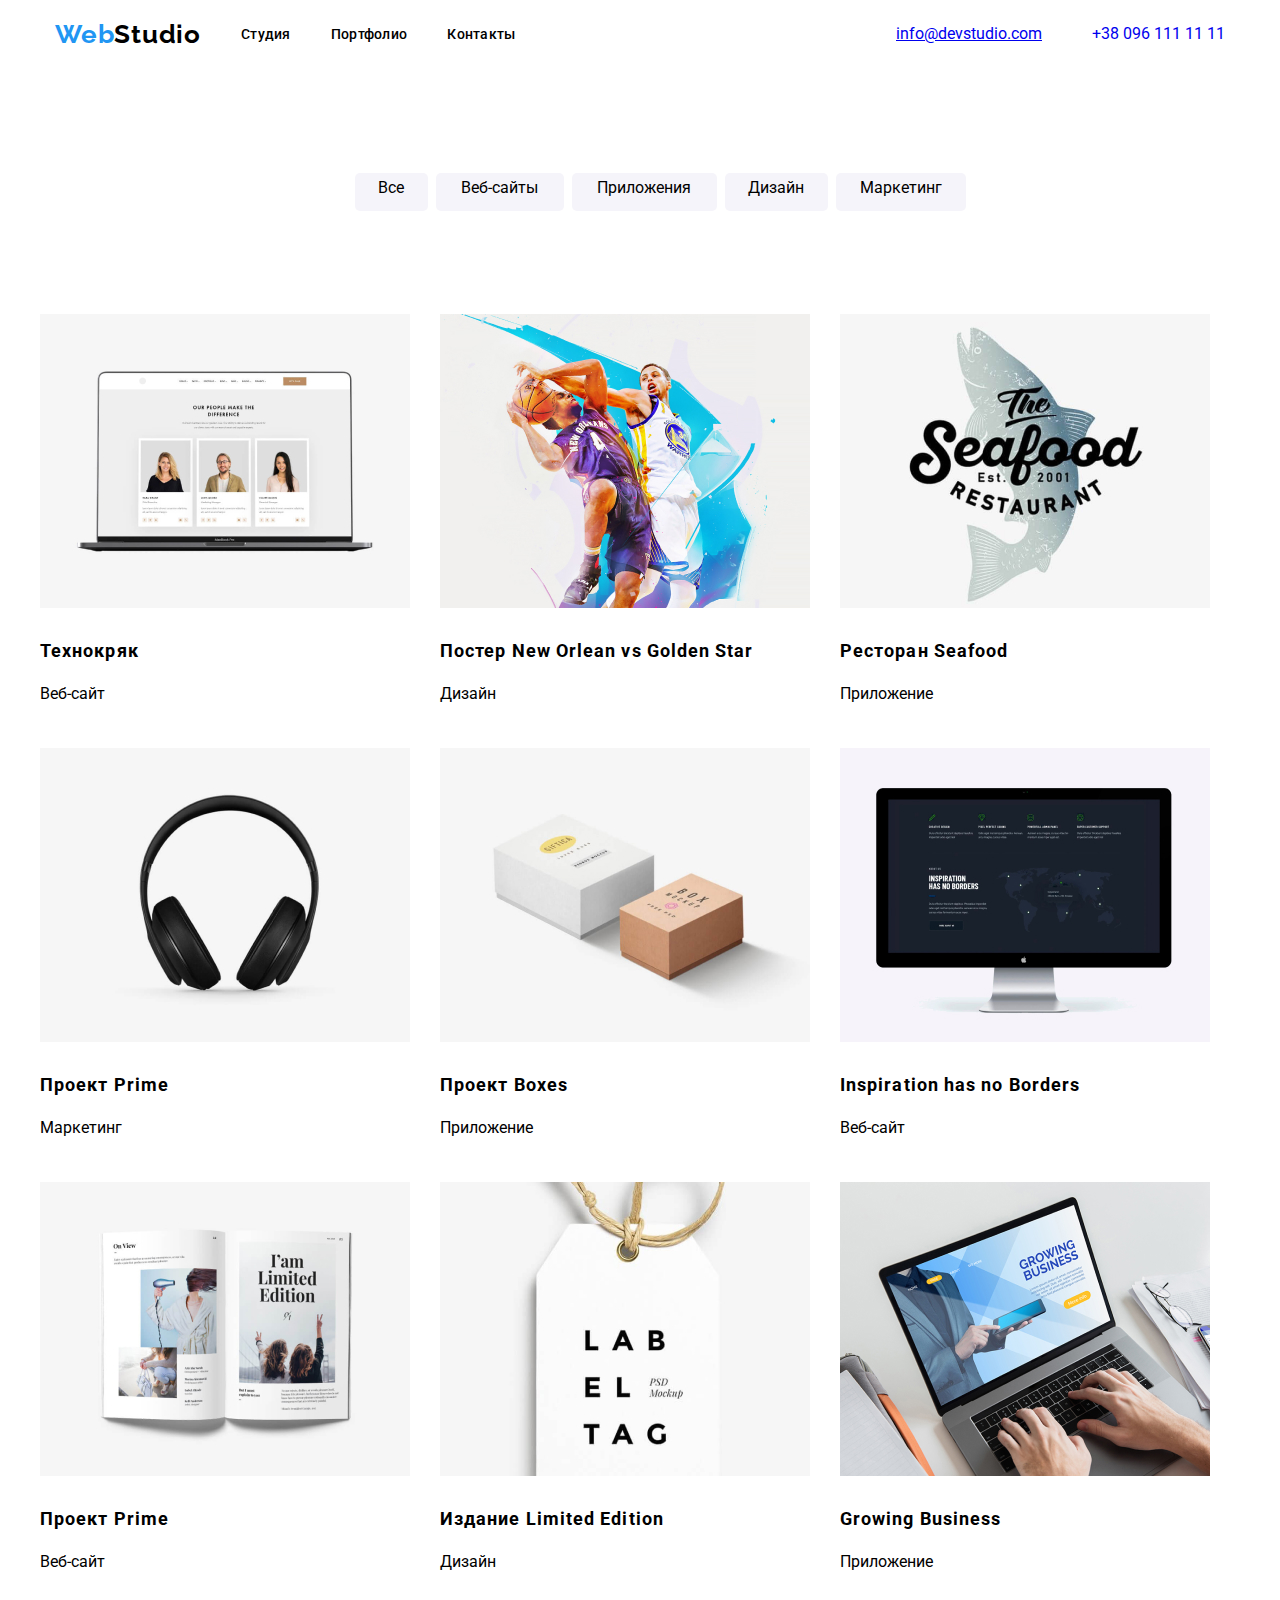
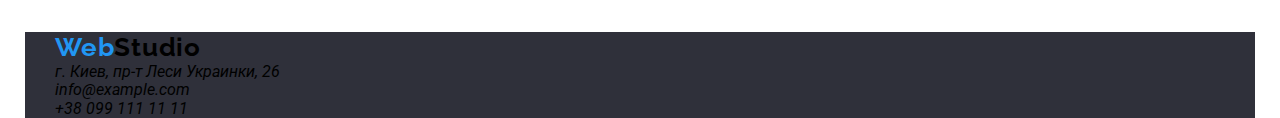
==== portfolio.html @ ccb24b69 "Add files via upload" ====
<!DOCTYPE html>
<html lang="ru">
<head>
    <meta charset="UTF-8">
    <meta name="viewport" content="width=device-width, initial-scale=1.0">
    <title>HW3</title>
    <link href="https://fonts.googleapis.com/css2?family=Raleway:wght@700&family=Roboto:wght@400;500;700;900&display=swap" rel="stylesheet">
    <link href="https://cdnjs.cloudflare.com/ajax/libs/modern-normalize/0.7.0/modern-normalize.min.css" rel="stylesheet">
    <link href="./css/portfolio.css" rel="stylesheet">
</head>
<body>
    <header>
        <div class="container">
            <nav class="navigation">
                <a href="index.html" class="logo">
                    <span class="web">Web</span>
                    <span class="studio">Studio</span>
                  </a>
    
                <ul class="main-menu-list">
                      <li class="main-menu-item"><a href="./index.html" class="link">Студия</a></li>
                      <li class="main-menu-item"><a href="./portfolio.html" class="link">Портфолио</a></li>
                      <li class="main-menu-item"><a href="./index.htm" class="link">Контакты</a></li>
                  </ul>
                       
                <ul class="contacts">
                  <li>
                  <a href="maito:info@devstudio.com" class="email">info@devstudio.com</a>
                  </li>
                  <li>
                  <a href="tel:+380961111111" class="tel">+38 096 111 11 11</a>
                  </li>
                </ul>
            </nav>
                   
        </div>
           
    </header>
    <main>
        <section>
            <ul class="main-menu">
                <li class="menu-1"><a href="#">Все</a></li>
                <li class="menu-2"><a href="#">Веб-сайты</a></li>
                <li class="menu-3"><a href="#">Приложения</a></li>
                <li class="menu-4"><a href="#">Дизайн</a></li>
                <li class="menu-5"><a href="#">Маркетинг</a></li>
        </section>

        
        <div class="container">
            <ul class="portfolio">
                <li class="portfolio-list"><img src="./images/portfolio1.jpg" alt="Технокряк" width="370px" height="294px">
                    <h2>Технокряк</h2>
                    <p>Веб-сайт</p>
                </li>
                <li class="portfolio-list"><img src="./images/portfolio2.jpg" alt="Постер New Orlean vs Golden Star" width="370px" height="294px">
                    <h2>Постер New Orlean vs Golden Star</h2>
                    <p>Дизайн</p>
                </li>
                <li class="portfolio-list"><img src="./images/portfolio3.jpg" alt="Ресторан Seafood" width="370px" height="294px">
                    <h2>Ресторан Seafood</h2>
                    <p>Приложение</p>
                </li>
                <li class="portfolio-list"><img src="./images/portfolio4.jpg" alt="Проект Prime" width="370px" height="294px">
                    <h2>Проект Prime</h2>
                    <p>Маркетинг</p>
                </li>
                <li class="portfolio-list"><img src="./images/portfolio5.jpg" alt="Проект Boxes" width="370px" height="294px">
                    <h2>Проект Boxes</h2>
                    <p>Приложение</p>
                </li>
                <li class="portfolio-list"><img src="./images/portfolio6.jpg" alt="Inspiration has no Borders" width="370px" height="294px">
                    <h2>Inspiration has no Borders</h2>
                    <p>Веб-сайт</p>
                </li>
                <li class="portfolio-list"><img src="./images/portfolio7.jpg" alt="Проект Prime" width="370px" height="294px">
                    <h2>Проект Prime</h2>
                    <p>Веб-сайт</p>
                </li>
                <li class="portfolio-list"><img src="./images/portfolio8.jpg" alt="Издание Limited Edition" width="370px" height="294px">
                    <h2>Издание Limited Edition</h2>
                    <p>Дизайн</p>
                </li>
                <li class="portfolio-list"><img src="./images/portfolio9.jpg" alt="Growing Business" width="370px" height="294px">
                    <h2>Growing Business</h2>
                    <p>Приложение</p>
                </li>
        </ul>
        </section>

    </main>
    
    <footer>
        <div class="container-footer">
            <a href="index.html" class="logo">
                <span class="web">Web</span>
                <span class="studio">Studio</span>
              </a>
            <address class="contacts">
                г. Киев, пр-т Леси Украинки, 26 <br>
                info@example.com <br>
                +38 099 111 11 11
            </address>
        </div>


    </footer>
</body>
</html>
---- css/portfolio.css ----
:root{
    --primary-text-color: #757575
    --title-text-color: #212121;
    --accent-color: #2196f3;
    --primary-white-color: #ffffff;
    --dark-color: #000000;
  }
  
  body {
    color: var(--primary-text-color);
    background-color: var(--primary-white-color);
    font-family: 'Roboto', sans-serif;
    font-weight: 400;
  }
  header .li:hover,
  header .li:focus {
  color: var(--accent-color);
  }
  
  ul, li {
    list-style: none;
    text-decoration: none;
    
  }
  
  .container {
    width: 1230px;
    padding-left: 15px;
    padding-right: 15px;
    margin: 0 auto;
  }
  
  .logo {
    display: flex;
    justify-content: flex-start;
    font-family: 'Raleway', sans-serif;
    font-weight: 700;
    font-size: 26px;
    line-height: 1.19;
    letter-spacing: 0.03em;
    text-decoration: none;
    color: var(--dark-color);
    margin-left: 15px;
    
  }
  .web {
    color: var(--accent-color);
   
  }
  .studio {
    color: var(--dark-color); 
  }
  
  .navigation {
    display: flex;
    align-items: center;
  
  }
  .main-menu-list {
    display: flex;
    align-items: center;
    font-family: 'Roboto', sans-serif;
    font-style: normal;
    font-weight: 500;
    font-size: 14px;
    line-height: 1.14px;
    letter-spacing: 0.02em;
    
  }
  .main-menu-item {
    display: block;
  }
  .main-menu-item:not(:last-child) {
    margin-right: 40px;
  }
  .main-menu-item a {
    display: block;
    padding-bottom: 20px;
    padding-top: 20px;
  }
  .link {
    display: block;
    color: var(--title-text-color);
    text-decoration: none;
   
  }
  .link:hover,
  .link:focus {
    color: var(--accent-color);
  }
  .contacts {
    display: flex;
    margin-left: auto;
    color: var(--primary-text-color);
    padding-left: 15px;
  }
  .contacts:hover,
  .contacts:focus {
    color: var(--accent-color);
  }
  .email {
    display: block;
  }
  
  .tel {
    text-decoration: none;
    margin-left: 50px;
    margin-right: 15px;
  }
  .email:hover,
  .email:focus,
  .tel:hover,
  .tel:focus {
    color: var(--accent-color);
  }
  .btn {
    color: var(--primary-white-color);
    background-color: var(--accent-color);
    font-weight: 700;
    font-size: 16px;
    line-height: 1.875;
    letter-spacing: 0.06em;
    text-decoration: none;
  }
  .main-menu {
    display: flex;
    justify-content: center;
    margin-bottom: 83px;
    margin-top: 104px;
  }
  .main-menu > li {
    margin-bottom: 20px;

  }
  .main-menu > li:focus,
  .main-menu > li:hover {
    background-color: #2196F3;
  }
  .main-menu a {
    text-decoration: none;
    color: var(--title-text-color);

  }
  .menu-1 {
    width: 73px;
    height: 38px; 
    margin-right: 8px;
    background-color: #F5F4FA;
    text-align: center;
    padding-top: 6px;
    border-radius: 5px;
    
  }
 .menu-2 {
   width: 128px;
   height: 38px;
   margin-right: 8px;
   background-color: #F5F4FA;
   text-align: center;
   padding-top: 6px;
   border-radius: 5px;
 }
 .menu-3 {
   width: 145px;
   height: 38px;
   margin-right: 8px;
   background-color: #F5F4FA;
   text-align: center;
   padding-top: 6px;
   border-radius: 5px;
 }
.menu-4 {
  width: 103px;
  height: 38px;
  margin-right: 8px;
  background-color: #F5F4FA;
  text-align: center;
  padding-top: 6px;
  border-radius: 5px;
}
.menu-5 {
  width: 130px;
  height: 38px;
  background-color: #F5F4FA;
  text-align: center;
  padding-top: 6px;
  border-radius: 5px;
}
.portfolio {
  display:flex;
  flex-wrap: wrap;
  padding: 0;
}
.portfolio-list {
  width: 370px;
  height: 404px;
  margin-right: 30px;
  margin-bottom: 30px;

  
}
.portfolio-list:nth-child(3n) {
 margin-right: 0px;
}
.portfolio-list h2 {
  font-family: 'Roboto', sans-serif;
  font-style: normal;
  font-weight: bold;
  font-size: 18px;
  line-height: 36px;
  letter-spacing: 0.06em;
  color: var(--title-text-color);
  margin: 0;
  margin-top: 20px;
}
.portfolio-list a {
  font-family: 'Roboto', sans-serif;
  font-style: normal;
  font-weight: normal;
  font-size: 16px;
  line-height: 30px;
  letter-spacing: 0.03em;
  color: var(--primary-text-color);
  margin-top: 4px;
}
.container-footer {
  margin-top: 104px;
  width: 1230px;
  padding-left: 15px;
  padding-right: 15px;
  margin: 0 auto;
  background-color: #2F303A;
}
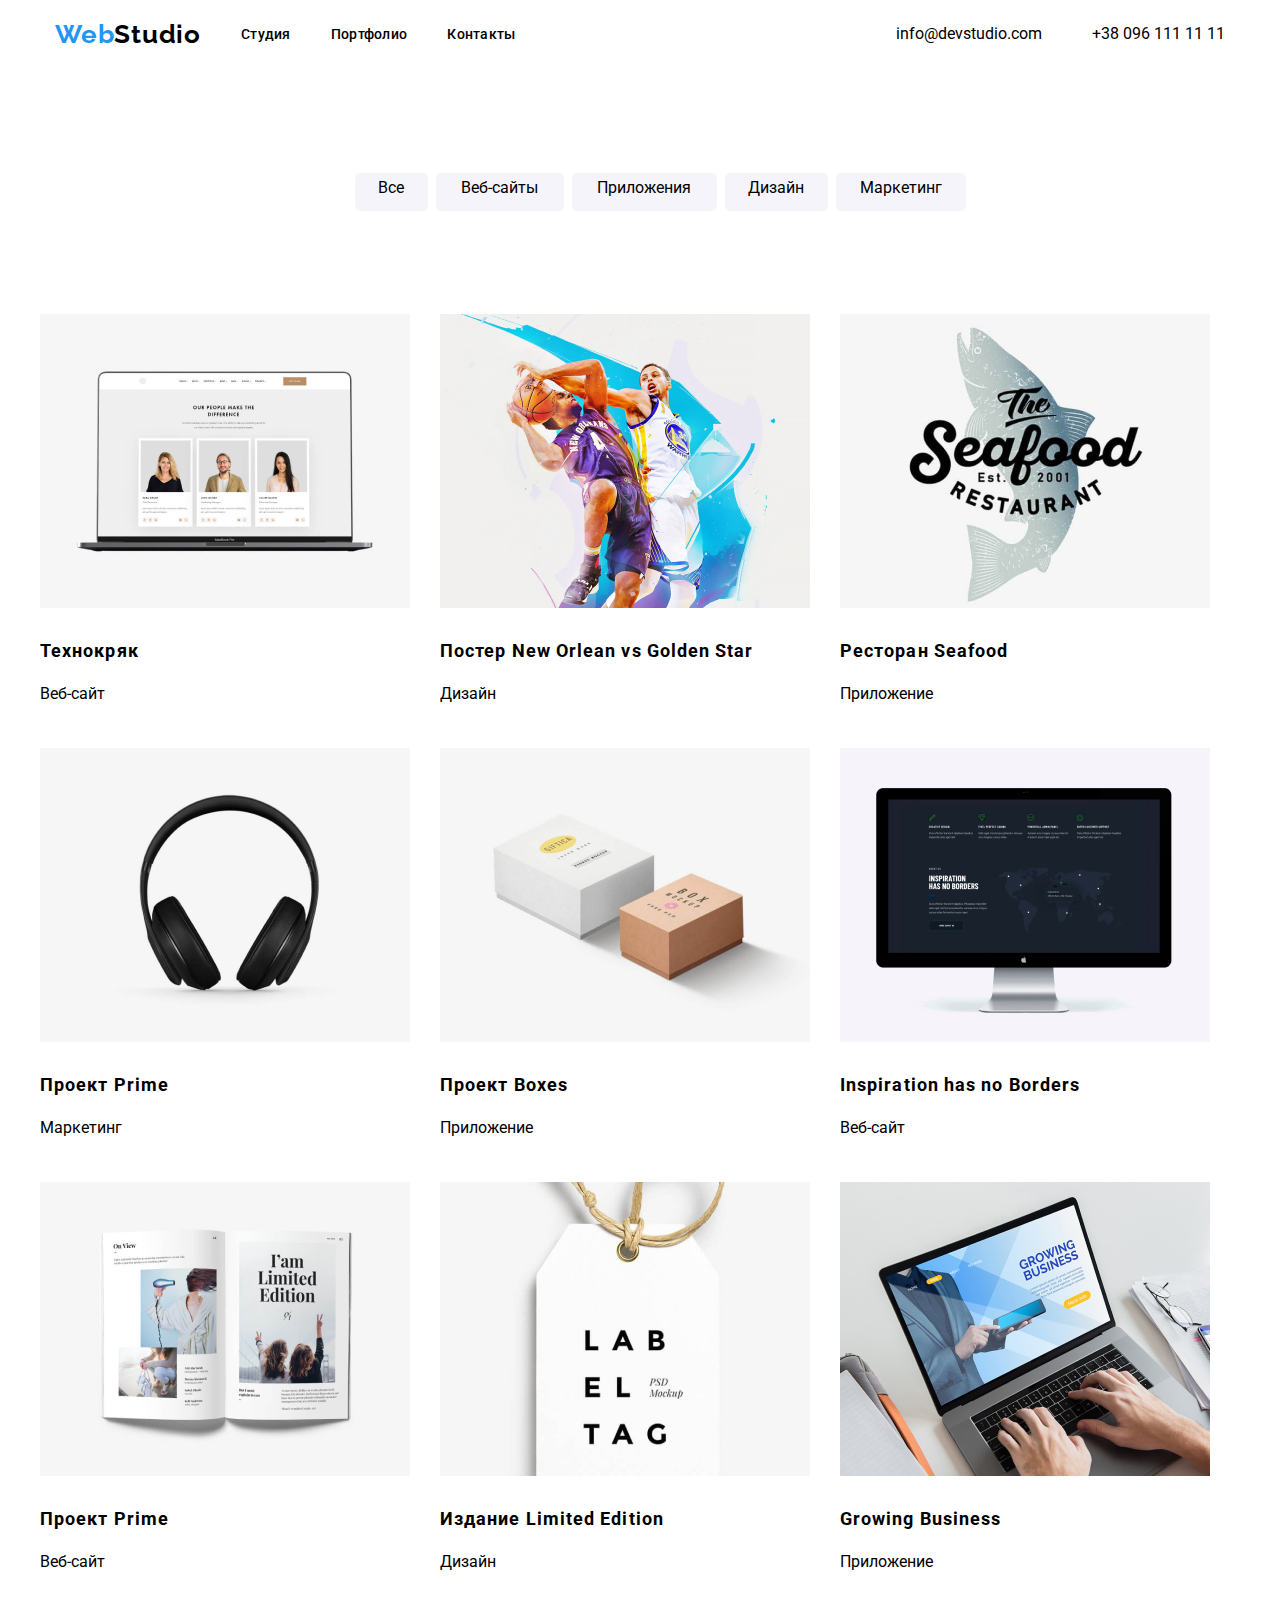
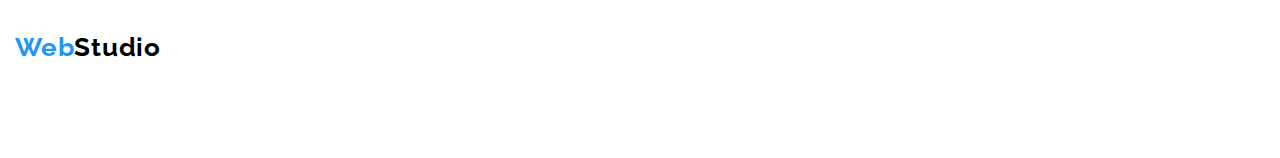
==== commit 382021d8: "Update portfolio.html" ====
--- a/portfolio.html
+++ b/portfolio.html
@@ -90,20 +90,22 @@
 
     </main>
     
-    <footer>
+    <footer class="footer">
         <div class="container-footer">
-            <a href="index.html" class="logo">
-                <span class="web">Web</span>
-                <span class="studio">Studio</span>
-              </a>
-            <address class="contacts">
-                г. Киев, пр-т Леси Украинки, 26 <br>
-                info@example.com <br>
-                +38 099 111 11 11
-            </address>
+            <div class="element">
+                <a href="index.html" class="logo">
+                    <span class="web">Web</span>
+                    <span class="studio2">Studio</span>
+                </a>
+ 
+              <address class="address-footer">
+                  <span class="address">г. Киев, пр-т Леси Украинки, 26</span> <br>
+                  <a class="contacts-footer-mail" href="mailto:info@devstudio.com">info@devstudio.com</a> <br>
+                  <a class="contacts-footer-tel" href="tel:+380961111111">+38 096 111 11 11</a>
+              </address>
+            </div>
         </div>
+    </footer>
 
-
-    </footer>
 </body>
-</html>+</html>
--- a/css/portfolio.css
+++ b/css/portfolio.css
@@ -86,7 +86,7 @@
   }
   .link:hover,
   .link:focus {
-    color: var(--accent-color);
+    color: var(--primary-white-color);
   }
   .contacts {
     display: flex;
@@ -94,18 +94,17 @@
     color: var(--primary-text-color);
     padding-left: 15px;
   }
-  .contacts:hover,
-  .contacts:focus {
-    color: var(--accent-color);
-  }
-  .email {
-    display: block;
+   .email {
+    display: block;
+    text-decoration: none;
+    color: var(--primary-text-color);
   }
   
   .tel {
     text-decoration: none;
     margin-left: 50px;
     margin-right: 15px;
+    color: var(--primary-text-color);
   }
   .email:hover,
   .email:focus,
@@ -135,6 +134,7 @@
   .main-menu > li:focus,
   .main-menu > li:hover {
     background-color: #2196F3;
+    color: var(--primary-white-color);
   }
   .main-menu a {
     text-decoration: none;
@@ -223,11 +223,33 @@
   color: var(--primary-text-color);
   margin-top: 4px;
 }
-.container-footer {
-  margin-top: 104px;
-  width: 1230px;
+.address-footer{
+  margin-top: 20px;
+  line-height: 25px;
   padding-left: 15px;
-  padding-right: 15px;
-  margin: 0 auto;
-  background-color: #2F303A;
-}+  color: rgba(255, 255, 255, 0.6);
+}
+
+.contacts-footer-mail{
+  color: rgba(255, 255, 255, 0.6);
+  font-weight: normal;
+  font-size: 14px;
+  line-height: 1.2;
+  text-decoration: none;
+}
+
+.contacts-footer-tel{
+  color: rgba(255, 255, 255, 0.6);
+  font-weight: normal;
+  font-size: 14px;
+  line-height: 1.2;
+  text-decoration: none;
+}
+.address-footer:hover,
+.address-footer:focus,
+.contacts-footer-mail:hover,
+.contacts-footer-mail:focus,
+.contacts-footer-tel:hover,
+.contacts-footer-tel:focus {
+   color:var(--primary-white-color);
+}
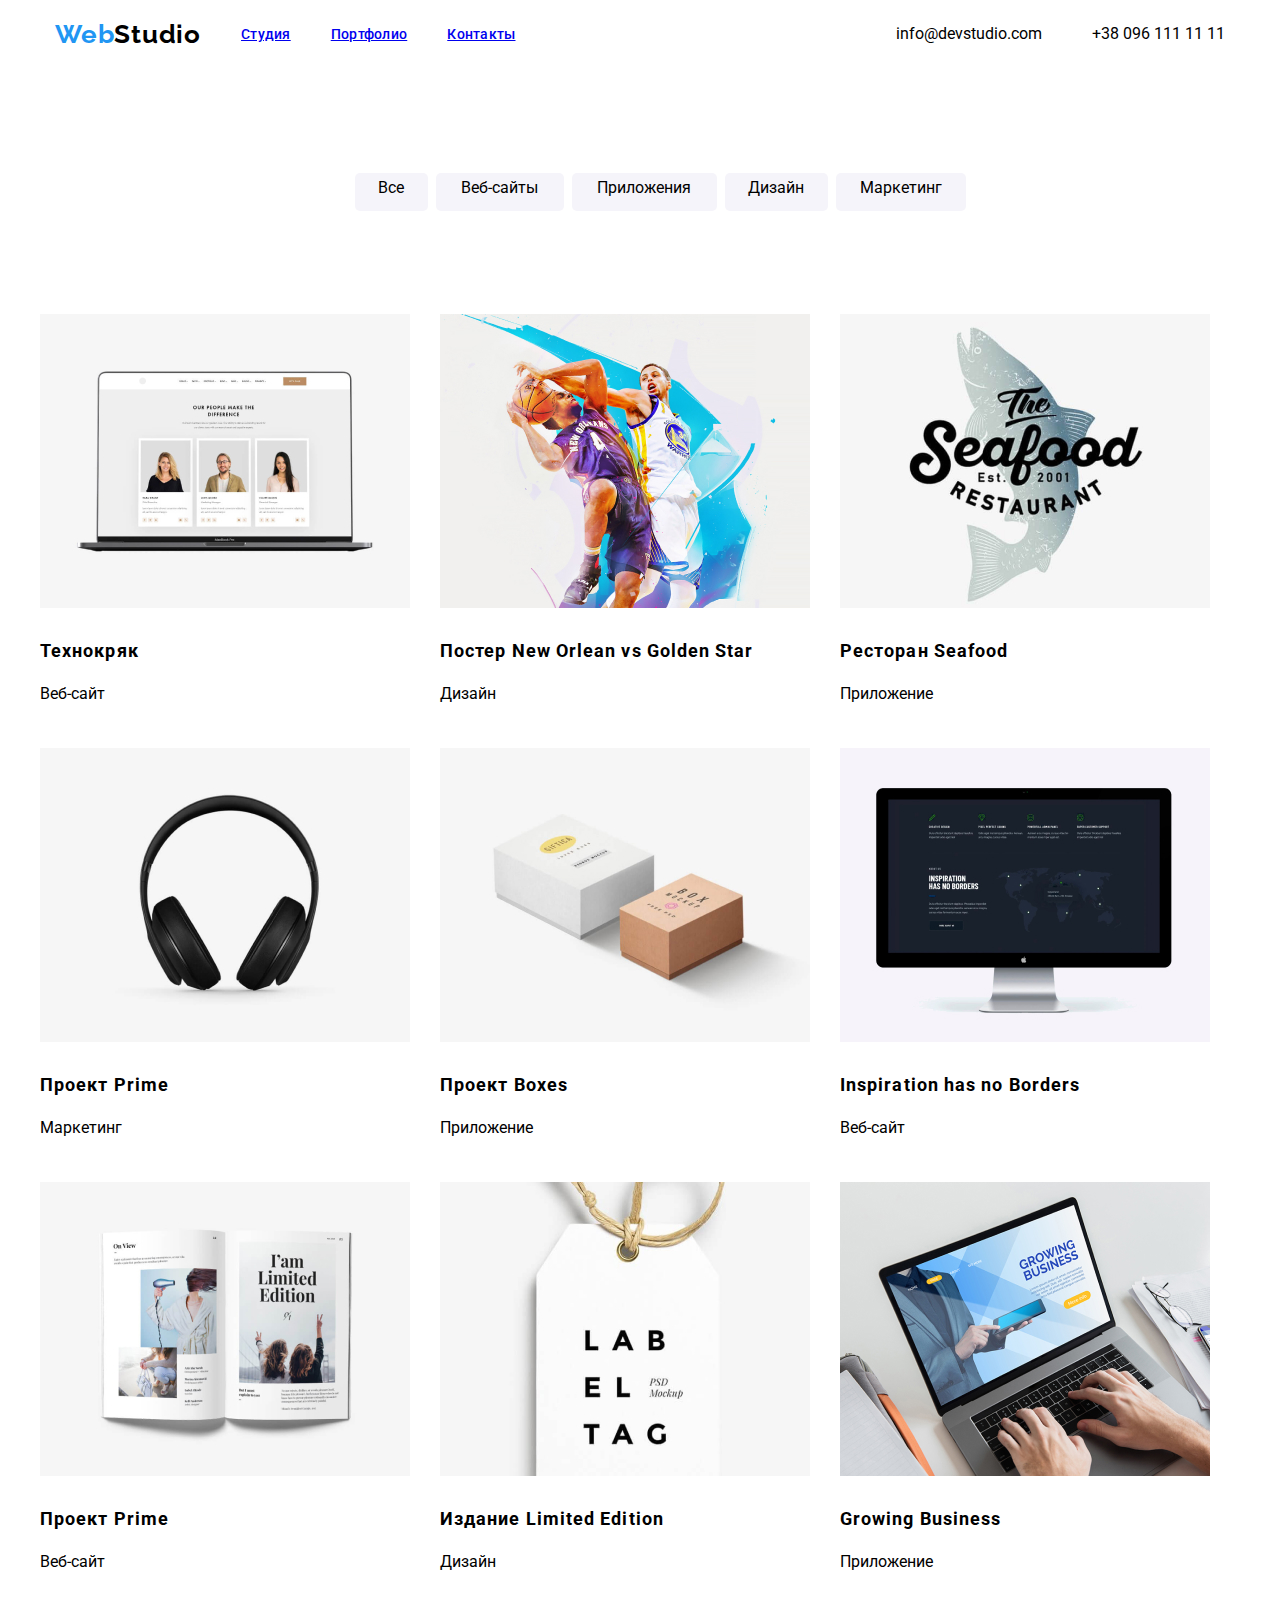
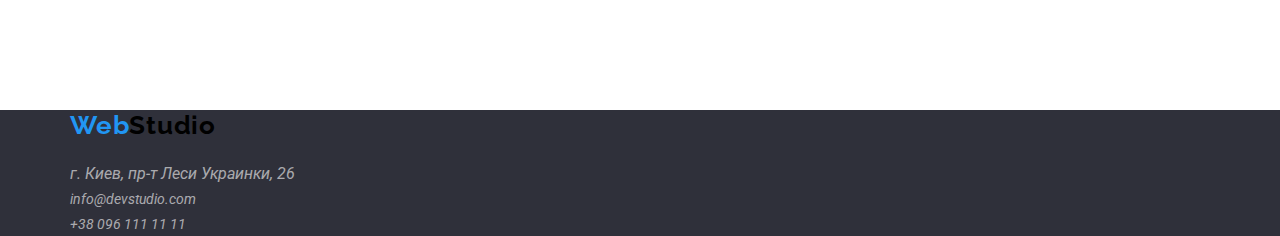
==== commit 950852fa: "Update portfolio.html" ====
--- a/portfolio.html
+++ b/portfolio.html
@@ -18,9 +18,9 @@
                   </a>
     
                 <ul class="main-menu-list">
-                      <li class="main-menu-item"><a href="./index.html" class="link">Студия</a></li>
-                      <li class="main-menu-item"><a href="./portfolio.html" class="link">Портфолио</a></li>
-                      <li class="main-menu-item"><a href="./index.htm" class="link">Контакты</a></li>
+                      <li class="main-menu-item"><a href="./index.html">Студия</a></li>
+                      <li class="main-menu-item"><a href="./portfolio.html">Портфолио</a></li>
+                      <li class="main-menu-item"><a href="./index.htm">Контакты</a></li>
                   </ul>
                        
                 <ul class="contacts">
--- a/css/portfolio.css
+++ b/css/portfolio.css
@@ -78,6 +78,11 @@
     padding-bottom: 20px;
     padding-top: 20px;
   }
+.main-menu-item:hover,
+.main-menu-item:focus {
+    color: var(--accent-color);
+}
+
   .link {
     display: block;
     color: var(--title-text-color);
@@ -96,15 +101,17 @@
   }
    .email {
     display: block;
-    text-decoration: none;
-    color: var(--primary-text-color);
+    color: var(--primary-text-color);
+    text-decoration: none;
+    
   }
   
   .tel {
     text-decoration: none;
+    color: var(--primary-text-color);
     margin-left: 50px;
     margin-right: 15px;
-    color: var(--primary-text-color);
+    
   }
   .email:hover,
   .email:focus,
@@ -223,6 +230,19 @@
   color: var(--primary-text-color);
   margin-top: 4px;
 }
+.container-footer{
+  width: 1200px;
+  box-sizing: border-box;
+  margin-left: auto;
+  margin-right: auto;
+  background-color:#2F303A;
+  padding-left: 15px;
+  padding-right: 15px;  
+}
+.footer{
+  margin-top: 94px;
+  background-color: #2F303A;
+}
 .address-footer{
   margin-top: 20px;
   line-height: 25px;
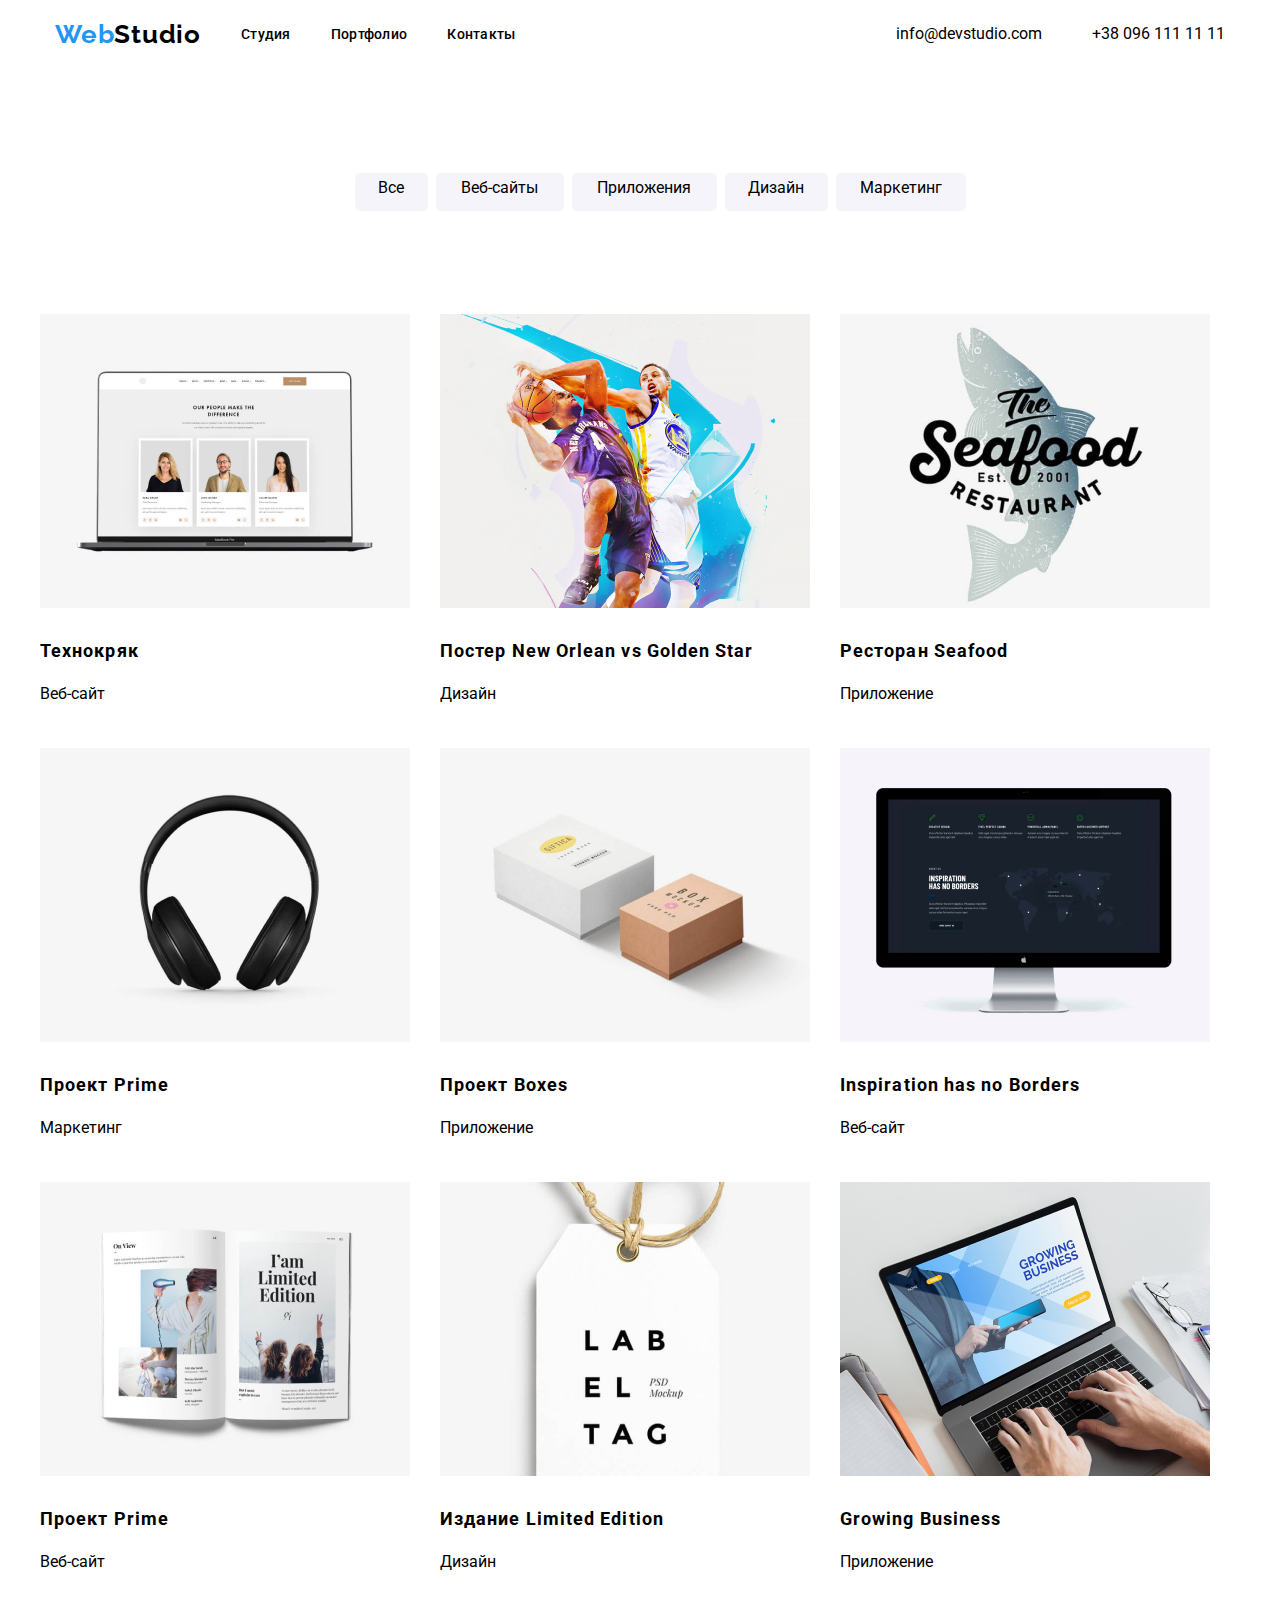
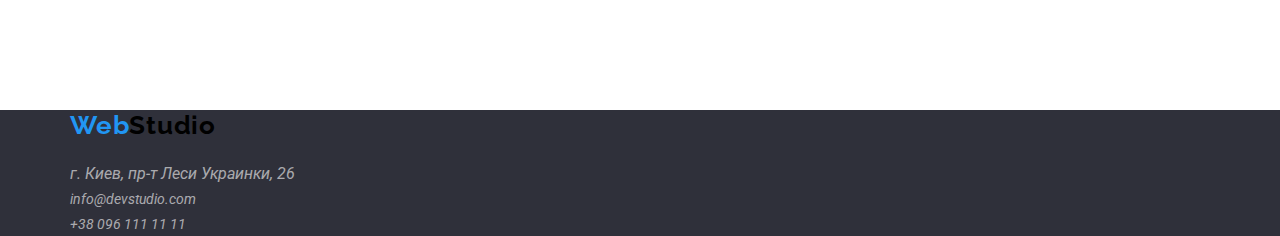
==== commit 24187399: "Update portfolio.html" ====
--- a/portfolio.html
+++ b/portfolio.html
@@ -37,55 +37,56 @@
            
     </header>
     <main>
-        <section>
+       <section>
             <ul class="main-menu">
                 <li class="menu-1"><a href="#">Все</a></li>
                 <li class="menu-2"><a href="#">Веб-сайты</a></li>
                 <li class="menu-3"><a href="#">Приложения</a></li>
                 <li class="menu-4"><a href="#">Дизайн</a></li>
                 <li class="menu-5"><a href="#">Маркетинг</a></li>
+            </ul>
         </section>
 
-        
         <div class="container">
             <ul class="portfolio">
-                <li class="portfolio-list"><img src="./images/portfolio1.jpg" alt="Технокряк" width="370px" height="294px">
+                <li class="portfolio-list"><img src="./images/portfolio1.jpg" alt="Технокряк" width="370" height="294">
                     <h2>Технокряк</h2>
                     <p>Веб-сайт</p>
                 </li>
-                <li class="portfolio-list"><img src="./images/portfolio2.jpg" alt="Постер New Orlean vs Golden Star" width="370px" height="294px">
+                <li class="portfolio-list"><img src="./images/portfolio2.jpg" alt="Постер New Orlean vs Golden Star" width="370" height="294">
                     <h2>Постер New Orlean vs Golden Star</h2>
                     <p>Дизайн</p>
                 </li>
-                <li class="portfolio-list"><img src="./images/portfolio3.jpg" alt="Ресторан Seafood" width="370px" height="294px">
+                <li class="portfolio-list"><img src="./images/portfolio3.jpg" alt="Ресторан Seafood" width="370" height="294">
                     <h2>Ресторан Seafood</h2>
                     <p>Приложение</p>
                 </li>
-                <li class="portfolio-list"><img src="./images/portfolio4.jpg" alt="Проект Prime" width="370px" height="294px">
+                <li class="portfolio-list"><img src="./images/portfolio4.jpg" alt="Проект Prime" width="370" height="294">
                     <h2>Проект Prime</h2>
                     <p>Маркетинг</p>
                 </li>
-                <li class="portfolio-list"><img src="./images/portfolio5.jpg" alt="Проект Boxes" width="370px" height="294px">
+                <li class="portfolio-list"><img src="./images/portfolio5.jpg" alt="Проект Boxes" width="370" height="294">
                     <h2>Проект Boxes</h2>
                     <p>Приложение</p>
                 </li>
-                <li class="portfolio-list"><img src="./images/portfolio6.jpg" alt="Inspiration has no Borders" width="370px" height="294px">
+                <li class="portfolio-list"><img src="./images/portfolio6.jpg" alt="Inspiration has no Borders" width="370" height="294">
                     <h2>Inspiration has no Borders</h2>
                     <p>Веб-сайт</p>
                 </li>
-                <li class="portfolio-list"><img src="./images/portfolio7.jpg" alt="Проект Prime" width="370px" height="294px">
+                <li class="portfolio-list"><img src="./images/portfolio7.jpg" alt="Проект Prime" width="370" height="294">
                     <h2>Проект Prime</h2>
                     <p>Веб-сайт</p>
                 </li>
-                <li class="portfolio-list"><img src="./images/portfolio8.jpg" alt="Издание Limited Edition" width="370px" height="294px">
+                <li class="portfolio-list"><img src="./images/portfolio8.jpg" alt="Издание Limited Edition" width="370" height="294">
                     <h2>Издание Limited Edition</h2>
                     <p>Дизайн</p>
                 </li>
-                <li class="portfolio-list"><img src="./images/portfolio9.jpg" alt="Growing Business" width="370px" height="294px">
+                <li class="portfolio-list"><img src="./images/portfolio9.jpg" alt="Growing Business" width="370" height="294">
                     <h2>Growing Business</h2>
                     <p>Приложение</p>
                 </li>
-        </ul>
+            </ul>
+        </div>
         </section>
 
     </main>
--- a/css/portfolio.css
+++ b/css/portfolio.css
@@ -75,11 +75,13 @@
   }
   .main-menu-item a {
     display: block;
+    text-decoration: none;
+    color: var(--title-text-color);
     padding-bottom: 20px;
     padding-top: 20px;
   }
-.main-menu-item:hover,
-.main-menu-item:focus {
+.main-menu-item a:hover,
+.main-menu-item a:focus {
     color: var(--accent-color);
 }
 
@@ -204,7 +206,6 @@
   margin-right: 30px;
   margin-bottom: 30px;
 
-  
 }
 .portfolio-list:nth-child(3n) {
  margin-right: 0px;
